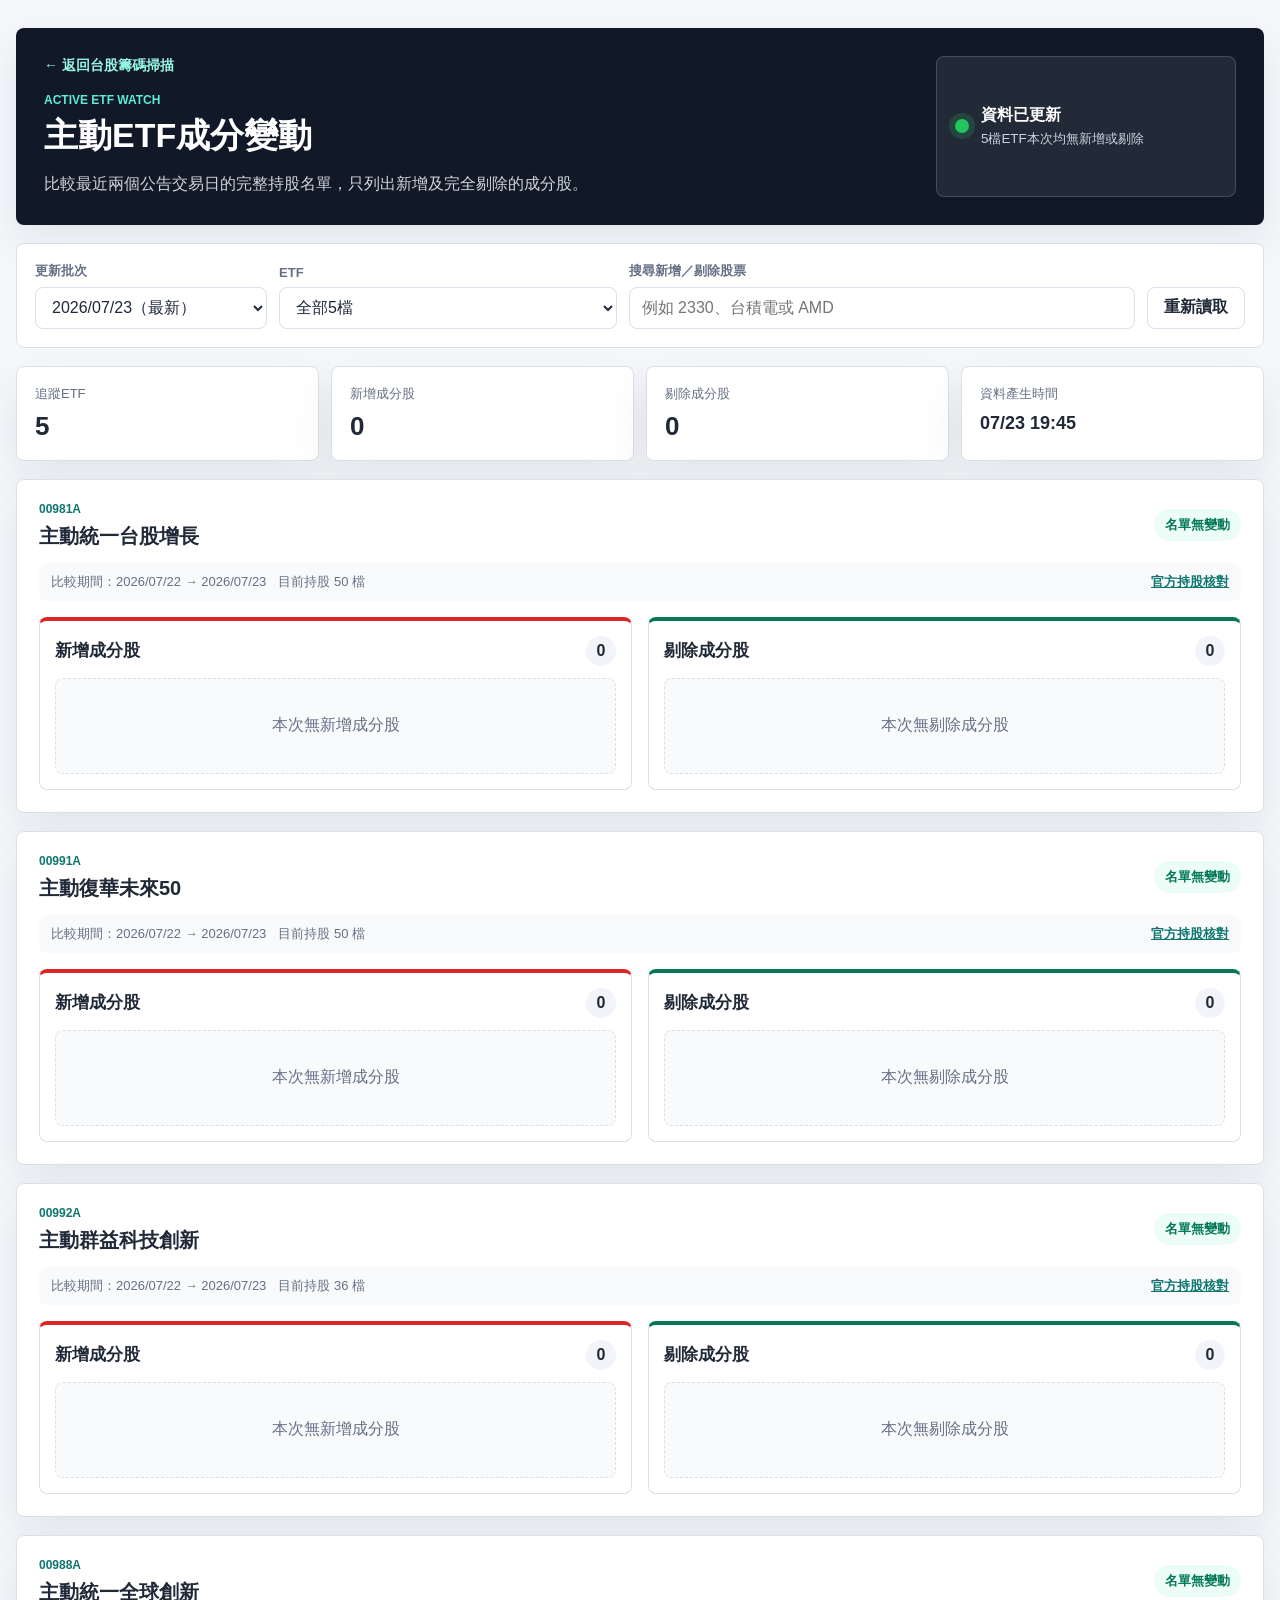
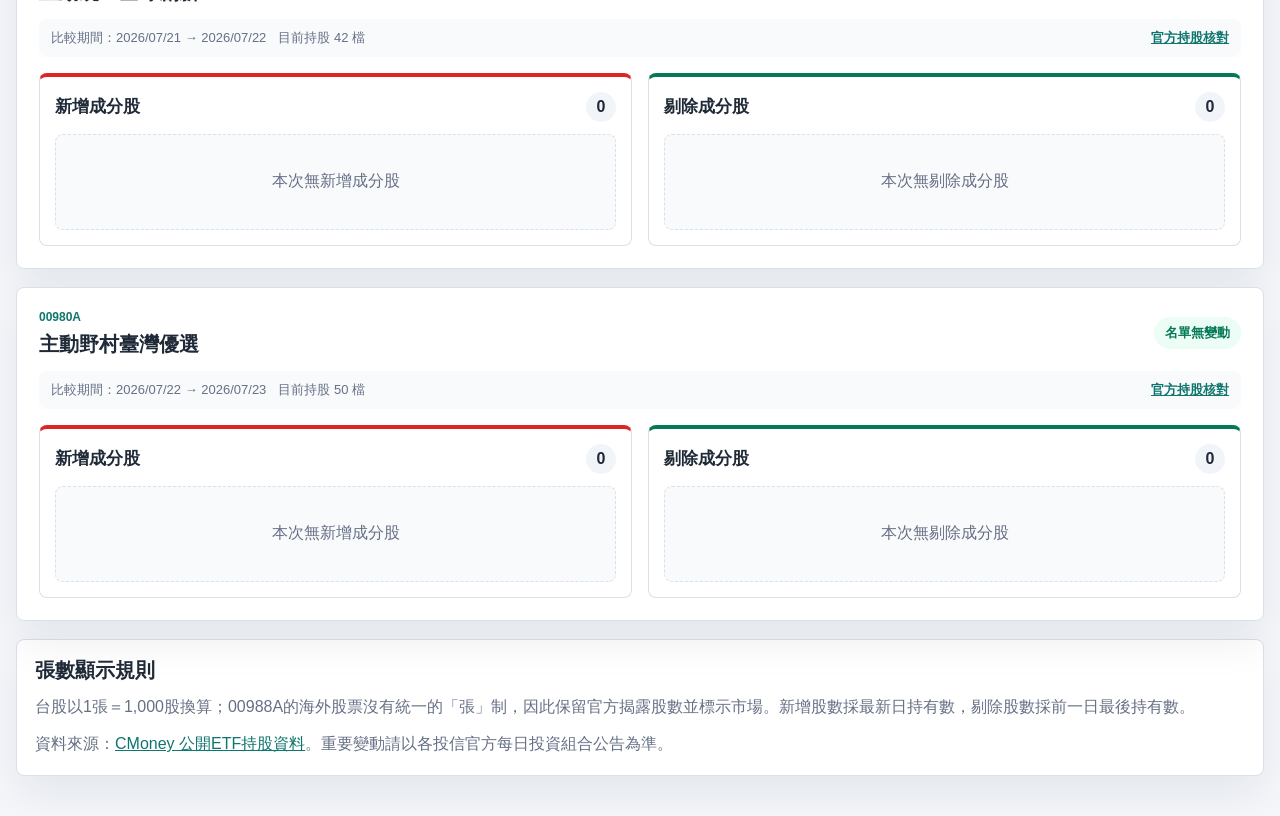
==== active-etf.html @ ed667959 "Add daily active ETF constituent tracker" ====
<!doctype html>
<html lang="zh-Hant">
<head>
  <meta charset="utf-8">
  <meta name="viewport" content="width=device-width, initial-scale=1">
  <title>主動ETF成分變動｜TW Stock Chips</title>
  <link rel="stylesheet" href="style.css">
  <link rel="stylesheet" href="active-etf.css">
</head>
<body>
  <main class="app-shell active-etf-shell">
    <section class="hero-panel active-etf-hero">
      <div>
        <a class="back-link" href="index.html">← 返回台股籌碼掃描</a>
        <p class="eyebrow">Active ETF Watch</p>
        <h1>主動ETF成分變動</h1>
        <p class="lead">比較最近兩個公告交易日的完整持股名單，只列出新增及完全剔除的成分股。</p>
      </div>
      <div class="status-card" aria-live="polite">
        <span class="status-dot"></span>
        <div>
          <strong id="etfRuntimeStatus">讀取資料中</strong>
          <small id="etfRuntimeDetail">等待 active-etf.json</small>
        </div>
      </div>
    </section>

    <section class="etf-toolbar" aria-label="主動ETF篩選">
      <label class="field">
        <span>更新批次</span>
        <select id="etfBatchFilter">
          <option value="">最新資料</option>
        </select>
      </label>
      <label class="field">
        <span>ETF</span>
        <select id="etfFilter">
          <option value="all">全部5檔</option>
          <option value="00981A">00981A 主動統一台股增長</option>
          <option value="00991A">00991A 主動復華未來50</option>
          <option value="00992A">00992A 主動群益科技創新</option>
          <option value="00988A">00988A 主動統一全球創新</option>
          <option value="00980A">00980A 主動野村臺灣優選</option>
        </select>
      </label>
      <label class="field">
        <span>搜尋新增／剔除股票</span>
        <input id="etfSearch" type="search" placeholder="例如 2330、台積電或 AMD" autocomplete="off">
      </label>
      <button id="reloadEtfBtn" type="button" class="secondary">重新讀取</button>
    </section>

    <section class="summary-grid etf-summary" aria-label="今日變動摘要">
      <article>
        <span>追蹤ETF</span>
        <strong id="trackedEtfCount">0</strong>
      </article>
      <article>
        <span>新增成分股</span>
        <strong id="totalAdded">0</strong>
      </article>
      <article>
        <span>剔除成分股</span>
        <strong id="totalRemoved">0</strong>
      </article>
      <article>
        <span>資料產生時間</span>
        <strong id="etfGeneratedAt" class="summary-time">--</strong>
      </article>
    </section>

    <section id="etfCards" class="etf-card-list" aria-live="polite"></section>

    <section class="etf-note panel">
      <h2>張數顯示規則</h2>
      <p>台股以1張＝1,000股換算；00988A的海外股票沒有統一的「張」制，因此保留官方揭露股數並標示市場。新增股數採最新日持有數，剔除股數採前一日最後持有數。</p>
      <p id="etfSourceNote">資料讀取中。重要變動仍應以投信官方每日投資組合公告為準。</p>
    </section>
  </main>

  <script src="active-etf.js"></script>
</body>
</html>
---- style.css ----
:root {
  color-scheme: light;
  --bg: #f5f7fb;
  --surface: #ffffff;
  --surface-strong: #111827;
  --text: #1f2937;
  --muted: #667085;
  --line: #d9e0ea;
  --accent: #0f766e;
  --accent-strong: #115e59;
  --warning: #b45309;
  --danger: #b42318;
  --good: #047857;
  --shadow: 0 18px 45px rgba(15, 23, 42, 0.08);
}

* {
  box-sizing: border-box;
}

body {
  margin: 0;
  min-height: 100vh;
  background: var(--bg);
  color: var(--text);
  font-family: Arial, "Noto Sans TC", "Microsoft JhengHei", sans-serif;
}

.app-shell {
  width: min(1180px, calc(100% - 32px));
  margin: 0 auto;
  padding: 28px 0 40px;
}

.hero-panel {
  display: grid;
  grid-template-columns: minmax(0, 1fr) 280px;
  gap: 18px;
  align-items: stretch;
  padding: 28px;
  border-radius: 8px;
  background: var(--surface-strong);
  color: #ffffff;
  box-shadow: var(--shadow);
}

.eyebrow {
  margin: 0 0 8px;
  color: #0f766e;
  font-size: 12px;
  font-weight: 700;
  letter-spacing: 0;
  text-transform: uppercase;
}

.hero-panel .eyebrow {
  color: #5eead4;
}

h1,
h2 {
  margin: 0;
  letter-spacing: 0;
}

h1 {
  font-size: 34px;
  line-height: 1.2;
}

h2 {
  font-size: 20px;
  line-height: 1.25;
}

.lead {
  max-width: 720px;
  margin: 14px 0 0;
  color: #d1d5db;
  line-height: 1.7;
}

.status-card {
  display: flex;
  align-items: center;
  gap: 12px;
  min-height: 96px;
  padding: 18px;
  border: 1px solid rgba(255, 255, 255, 0.16);
  border-radius: 8px;
  background: rgba(255, 255, 255, 0.08);
}

.status-card strong,
.status-card small {
  display: block;
}

.status-card small {
  margin-top: 4px;
  color: #cbd5e1;
}

.status-dot {
  width: 14px;
  height: 14px;
  flex: 0 0 14px;
  border-radius: 999px;
  background: #22c55e;
  box-shadow: 0 0 0 6px rgba(34, 197, 94, 0.18);
}

.mode-switch,
.toolbar,
.summary-grid,
.content-grid {
  margin-top: 18px;
}

.mode-switch {
  display: inline-grid;
  grid-template-columns: repeat(5, 1fr);
  gap: 4px;
  padding: 4px;
  border: 1px solid var(--line);
  border-radius: 8px;
  background: var(--surface);
}

.mode-button {
  display: flex;
  align-items: center;
  justify-content: center;
  min-width: 150px;
  min-height: 42px;
  padding: 0 16px;
  border: 0;
  border-radius: 8px;
  background: transparent;
  color: var(--muted);
  font-weight: 700;
  text-align: center;
  text-decoration: none;
}

.mode-button:hover {
  background: #eef2f7;
  color: var(--text);
}

.mode-button.active {
  background: var(--accent);
  color: #ffffff;
}

.toolbar {
  display: grid;
  grid-template-columns: minmax(220px, 1fr) 180px auto auto;
  gap: 12px;
  align-items: end;
  padding: 18px;
  border: 1px solid var(--line);
  border-radius: 8px;
  background: var(--surface);
}

.field span {
  display: block;
  margin-bottom: 7px;
  color: var(--muted);
  font-size: 13px;
  font-weight: 700;
}

input,
select,
button {
  min-height: 42px;
  border-radius: 8px;
  font: inherit;
}

input,
select {
  width: 100%;
  border: 1px solid var(--line);
  padding: 0 12px;
  background: #ffffff;
  color: var(--text);
}

button {
  border: 0;
  padding: 0 16px;
  background: var(--accent);
  color: #ffffff;
  font-weight: 700;
  cursor: pointer;
}

button:hover {
  background: var(--accent-strong);
}

button.secondary {
  border: 1px solid var(--line);
  background: #ffffff;
  color: var(--text);
}

button.secondary:hover {
  background: #eef2f7;
}

.summary-grid {
  display: grid;
  grid-template-columns: repeat(4, minmax(0, 1fr));
  gap: 12px;
}

.summary-grid article,
.panel {
  border: 1px solid var(--line);
  border-radius: 8px;
  background: var(--surface);
  box-shadow: var(--shadow);
}

.summary-grid article {
  padding: 18px;
}

.summary-grid span {
  display: block;
  color: var(--muted);
  font-size: 13px;
}

.summary-grid strong {
  display: block;
  margin-top: 8px;
  font-size: 26px;
}

.content-grid {
  display: grid;
  grid-template-columns: minmax(0, 1fr) 320px;
  gap: 18px;
}

.panel {
  min-width: 0;
  padding: 18px;
}

.panel-header {
  display: flex;
  justify-content: space-between;
  gap: 12px;
  align-items: start;
  margin-bottom: 14px;
}

#lastUpdated {
  color: var(--muted);
  font-size: 13px;
  white-space: nowrap;
}

.table-wrap {
  overflow-x: auto;
  border: 1px solid var(--line);
  border-radius: 8px;
}

table {
  width: 100%;
  min-width: 700px;
  border-collapse: collapse;
}

th,
td {
  padding: 12px;
  border-bottom: 1px solid var(--line);
  text-align: left;
}

th {
  color: var(--muted);
  font-size: 13px;
  background: #f8fafc;
}

tr:last-child td {
  border-bottom: 0;
}

.stock-row {
  cursor: pointer;
}

.stock-row:hover,
.stock-row:focus {
  background: #f0fdfa;
  outline: none;
}

.stock-row:focus td:first-child {
  box-shadow: inset 3px 0 0 var(--accent);
}

.badge {
  display: inline-flex;
  align-items: center;
  min-height: 28px;
  padding: 0 10px;
  border-radius: 999px;
  font-size: 13px;
  font-weight: 700;
}

.badge.strong {
  background: #d1fae5;
  color: var(--good);
}

.badge.watch {
  background: #fef3c7;
  color: var(--warning);
}

.badge.risk {
  background: #fee4e2;
  color: var(--danger);
}

.side-panel ol {
  margin: 12px 0 0;
  padding-left: 22px;
  color: var(--muted);
  line-height: 1.8;
}

.mini-chart {
  display: flex;
  align-items: end;
  gap: 10px;
  height: 150px;
  margin-top: 24px;
  padding: 16px;
  border-radius: 8px;
  background: #f8fafc;
}

.mini-chart span {
  flex: 1;
  min-width: 24px;
  border-radius: 6px 6px 0 0;
  background: linear-gradient(180deg, #14b8a6, #0f766e);
}

.chart-modal {
  position: fixed;
  inset: 0;
  z-index: 50;
  display: none;
  align-items: center;
  justify-content: center;
  padding: 18px;
  background: rgba(17, 24, 39, 0.62);
}

.chart-modal.open {
  display: flex;
}

.chart-dialog {
  width: min(1080px, 100%);
  max-height: min(92vh, 760px);
  overflow: auto;
  border-radius: 8px;
  background: #ffffff;
  box-shadow: 0 24px 70px rgba(15, 23, 42, 0.24);
}

.chart-header {
  display: flex;
  justify-content: space-between;
  gap: 16px;
  align-items: start;
  padding: 22px 24px 16px;
  border-bottom: 1px solid var(--line);
}

.chart-header p {
  margin: 8px 0 0;
  color: var(--muted);
  font-size: 13px;
}

.icon-button {
  width: 42px;
  height: 42px;
  min-height: 42px;
  padding: 0;
  border: 1px solid var(--line);
  background: #ffffff;
  color: var(--text);
  font-size: 28px;
  line-height: 1;
}

.icon-button:hover {
  background: #eef2f7;
}

.chart-status {
  margin: 18px 24px 0;
  padding: 12px 14px;
  border: 1px solid var(--line);
  border-radius: 8px;
  background: #f8fafc;
  color: var(--muted);
}

.chart-canvas-wrap {
  position: relative;
  margin: 18px 24px 0;
  border: 1px solid var(--line);
  border-radius: 8px;
  background: #ffffff;
}

#chartCanvas {
  display: block;
  width: 100%;
  height: 520px;
}

.chart-tooltip {
  position: absolute;
  z-index: 2;
  min-width: 160px;
  padding: 10px 12px;
  border: 1px solid rgba(17, 24, 39, 0.12);
  border-radius: 8px;
  background: rgba(17, 24, 39, 0.92);
  color: #ffffff;
  font-size: 12px;
  pointer-events: none;
  box-shadow: 0 10px 30px rgba(15, 23, 42, 0.18);
}

.chart-tooltip strong,
.chart-tooltip span {
  display: block;
}

.chart-tooltip span {
  margin-top: 4px;
  color: #d1d5db;
}

.chart-stats {
  display: grid;
  grid-template-columns: repeat(4, minmax(0, 1fr));
  gap: 10px;
  padding: 16px 24px 24px;
}

.chart-stats span {
  min-height: 76px;
  padding: 12px;
  border: 1px solid var(--line);
  border-radius: 8px;
  background: #f8fafc;
  color: var(--text);
  font-size: 13px;
  line-height: 1.45;
}

.chart-stats strong {
  display: block;
  margin-bottom: 6px;
  color: var(--muted);
  font-size: 12px;
}

@media (max-width: 860px) {
  .hero-panel,
  .toolbar,
  .summary-grid,
  .content-grid,
  .chart-stats {
    grid-template-columns: 1fr;
  }

  .mode-switch {
    display: grid;
    grid-template-columns: 1fr 1fr;
  }

  .mode-button {
    min-width: 0;
  }

  .app-shell {
    width: min(100% - 20px, 1180px);
    padding-top: 14px;
  }

  .hero-panel {
    padding: 22px;
  }

  h1 {
    font-size: 28px;
  }

  #lastUpdated {
    white-space: normal;
  }

  .chart-modal {
    padding: 10px;
  }

  .chart-header {
    padding: 18px;
  }

  .chart-canvas-wrap,
  .chart-status {
    margin-left: 14px;
    margin-right: 14px;
  }

  #chartCanvas {
    height: 430px;
  }

  .chart-stats {
    padding: 14px;
  }
}
---- active-etf.css ----
.active-etf-shell {
  width: min(1320px, calc(100% - 32px));
}

.active-etf-hero {
  grid-template-columns: minmax(0, 1fr) 300px;
}

.back-link {
  display: inline-block;
  margin-bottom: 18px;
  color: #99f6e4;
  font-size: 14px;
  font-weight: 700;
  text-decoration: none;
}

.back-link:hover {
  color: #ffffff;
}

.etf-toolbar {
  display: grid;
  grid-template-columns: minmax(180px, 0.55fr) minmax(250px, 0.8fr) minmax(280px, 1.2fr) auto;
  gap: 12px;
  align-items: end;
  margin-top: 18px;
  padding: 18px;
  border: 1px solid var(--line);
  border-radius: 8px;
  background: var(--surface);
}

.summary-time {
  font-size: 18px !important;
  line-height: 1.35;
}

.etf-card-list {
  display: grid;
  gap: 18px;
  margin-top: 18px;
}

.etf-card {
  padding: 22px;
}

.etf-card-header,
.etf-date-row,
.etf-change-title {
  display: flex;
  align-items: center;
  justify-content: space-between;
  gap: 12px;
}

.change-state {
  padding: 7px 11px;
  border-radius: 999px;
  font-size: 13px;
  font-weight: 700;
}

.change-state.changed {
  background: #fff1f2;
  color: #be123c;
}

.change-state.unchanged {
  background: #ecfdf5;
  color: #047857;
}

.etf-date-row {
  justify-content: flex-start;
  flex-wrap: wrap;
  margin-top: 14px;
  padding: 10px 12px;
  border-radius: 8px;
  background: #f8fafc;
  color: var(--muted);
  font-size: 13px;
}

.etf-date-row a {
  margin-left: auto;
  color: var(--accent);
  font-weight: 700;
}

.etf-change-grid {
  display: grid;
  grid-template-columns: repeat(2, minmax(0, 1fr));
  gap: 16px;
  margin-top: 16px;
}

.etf-change-block {
  min-width: 0;
  padding: 15px;
  border: 1px solid var(--line);
  border-radius: 8px;
}

.added-block {
  border-top: 4px solid #dc2626;
}

.removed-block {
  border-top: 4px solid #047857;
}

.etf-change-title {
  margin-bottom: 12px;
}

.etf-change-title h3 {
  margin: 0;
  font-size: 17px;
}

.etf-change-title strong {
  display: inline-flex;
  align-items: center;
  justify-content: center;
  min-width: 30px;
  min-height: 30px;
  border-radius: 999px;
  background: #f1f5f9;
}

.etf-table-wrap {
  box-shadow: none;
}

.etf-change-table {
  min-width: 520px;
}

.etf-change-table td:first-child strong {
  display: block;
  margin-top: 5px;
}

.market-chip {
  display: inline-block;
  padding: 3px 7px;
  border-radius: 999px;
  background: #e2e8f0;
  color: #475569;
  font-size: 11px;
  font-weight: 700;
}

.position-value {
  white-space: nowrap;
  font-variant-numeric: tabular-nums;
  font-weight: 700;
}

.etf-empty {
  display: flex;
  align-items: center;
  justify-content: center;
  min-height: 96px;
  border: 1px dashed var(--line);
  border-radius: 8px;
  background: #f8fafc;
  color: var(--muted);
}

.etf-note {
  margin-top: 18px;
}

.etf-note p {
  margin: 10px 0 0;
  color: var(--muted);
  line-height: 1.7;
}

.etf-note a {
  color: var(--accent);
}

.etf-load-error {
  color: var(--danger);
}

@media (max-width: 860px) {
  .active-etf-hero,
  .etf-toolbar,
  .etf-change-grid {
    grid-template-columns: 1fr;
  }

  .active-etf-shell {
    width: min(100% - 20px, 1320px);
  }

  .etf-date-row a {
    width: 100%;
    margin-left: 0;
  }

  .etf-card {
    padding: 16px;
  }
}
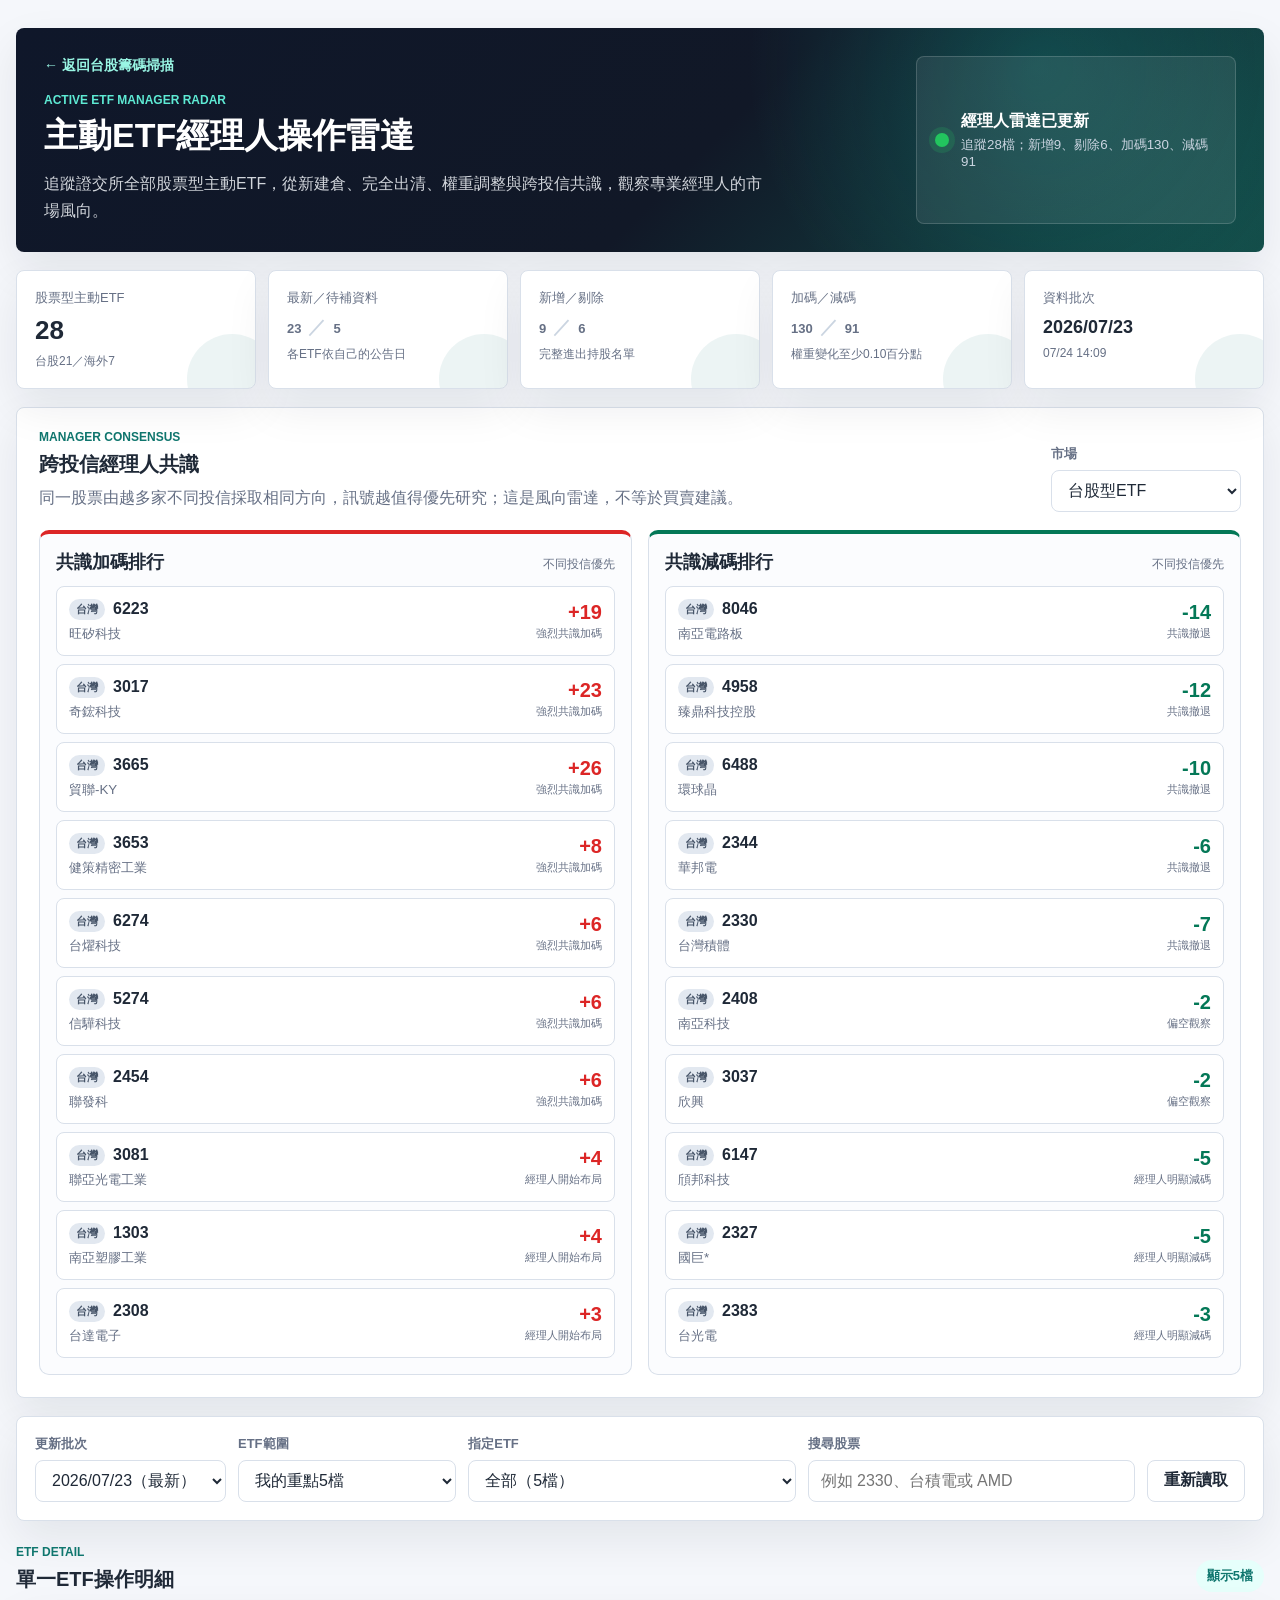
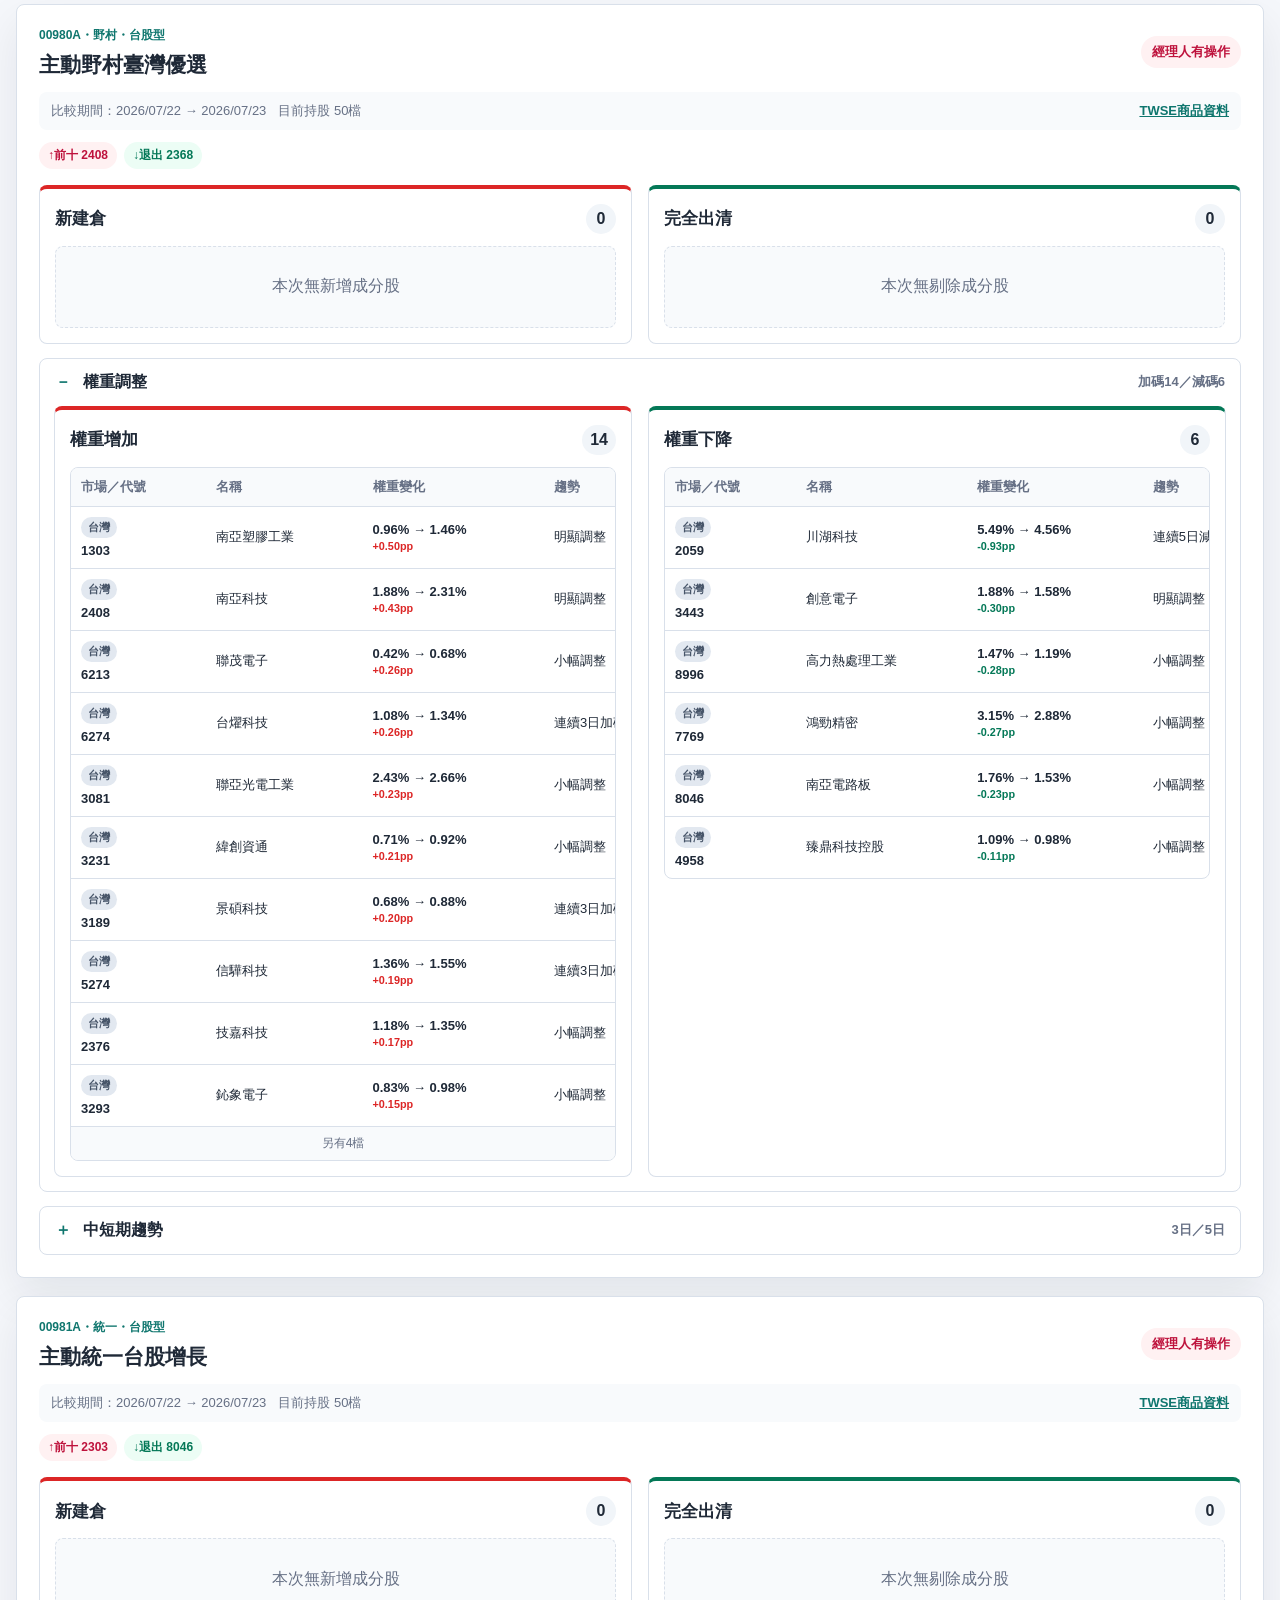
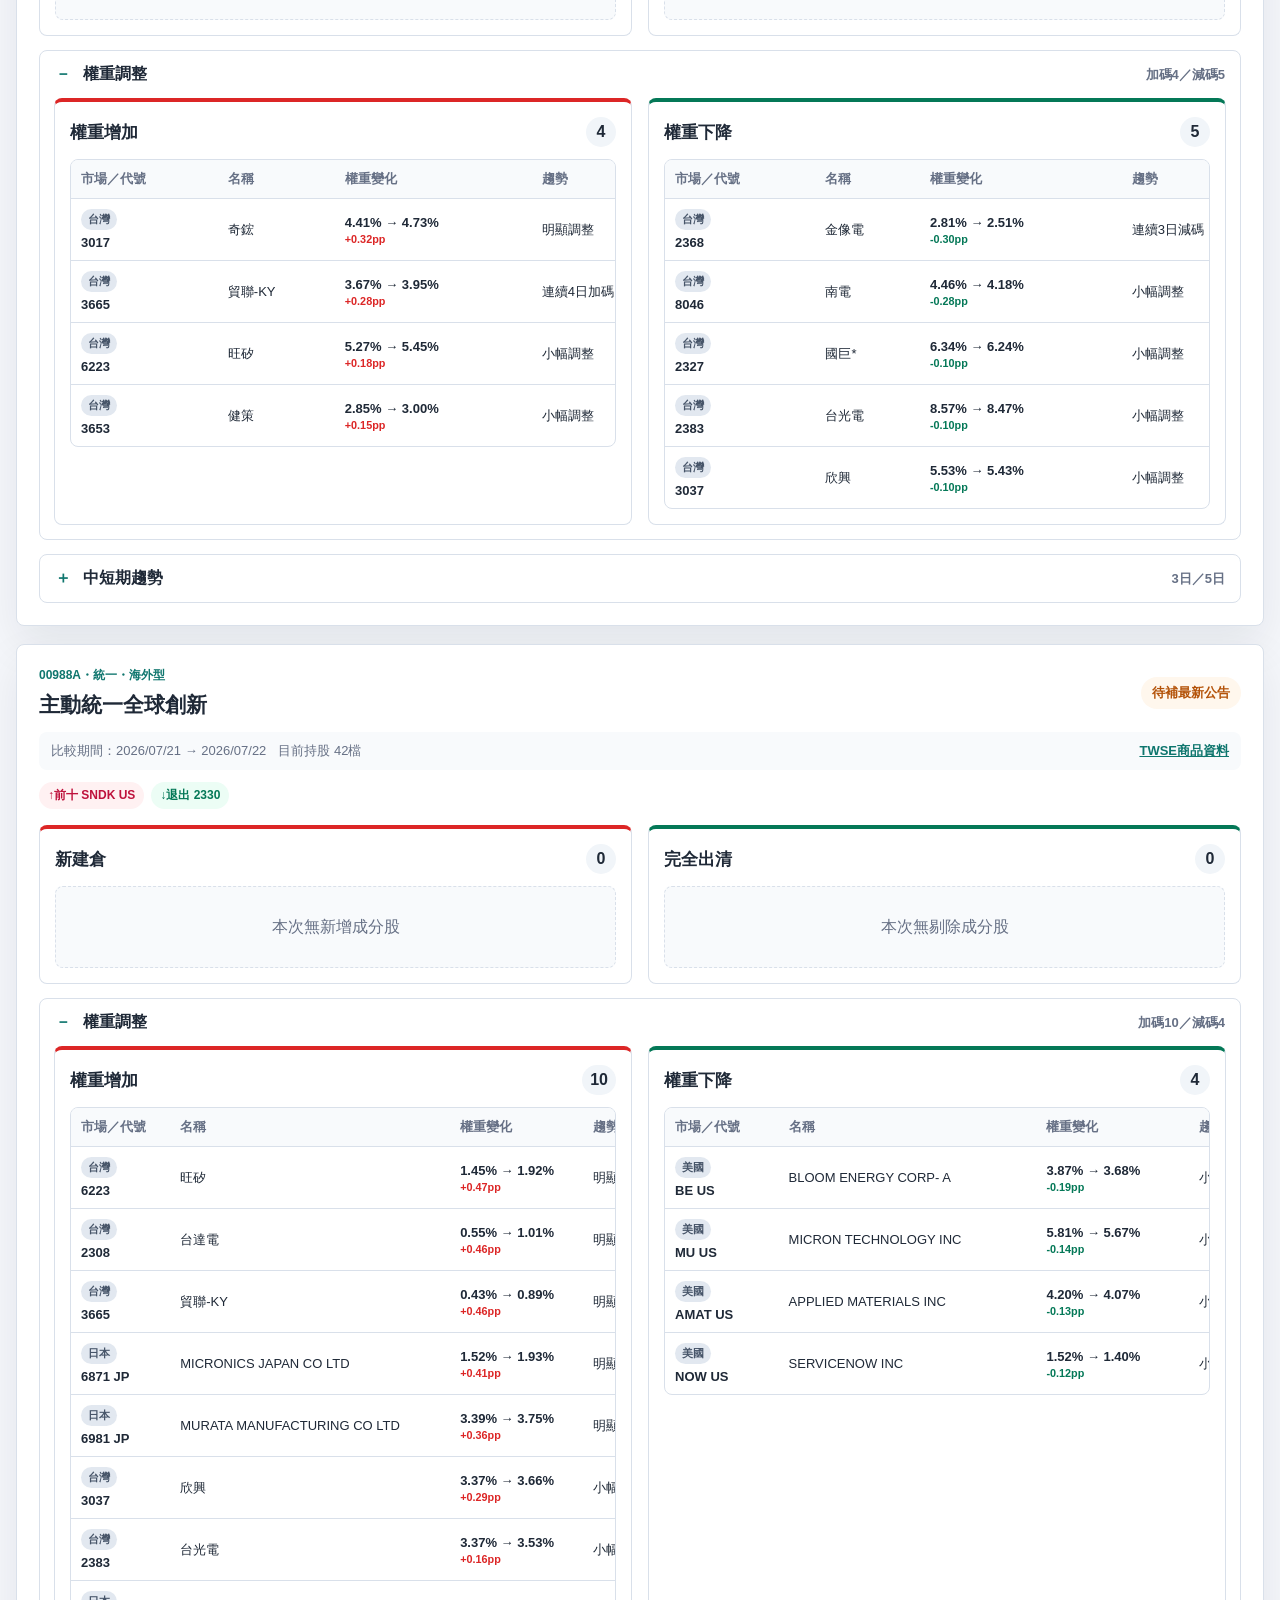
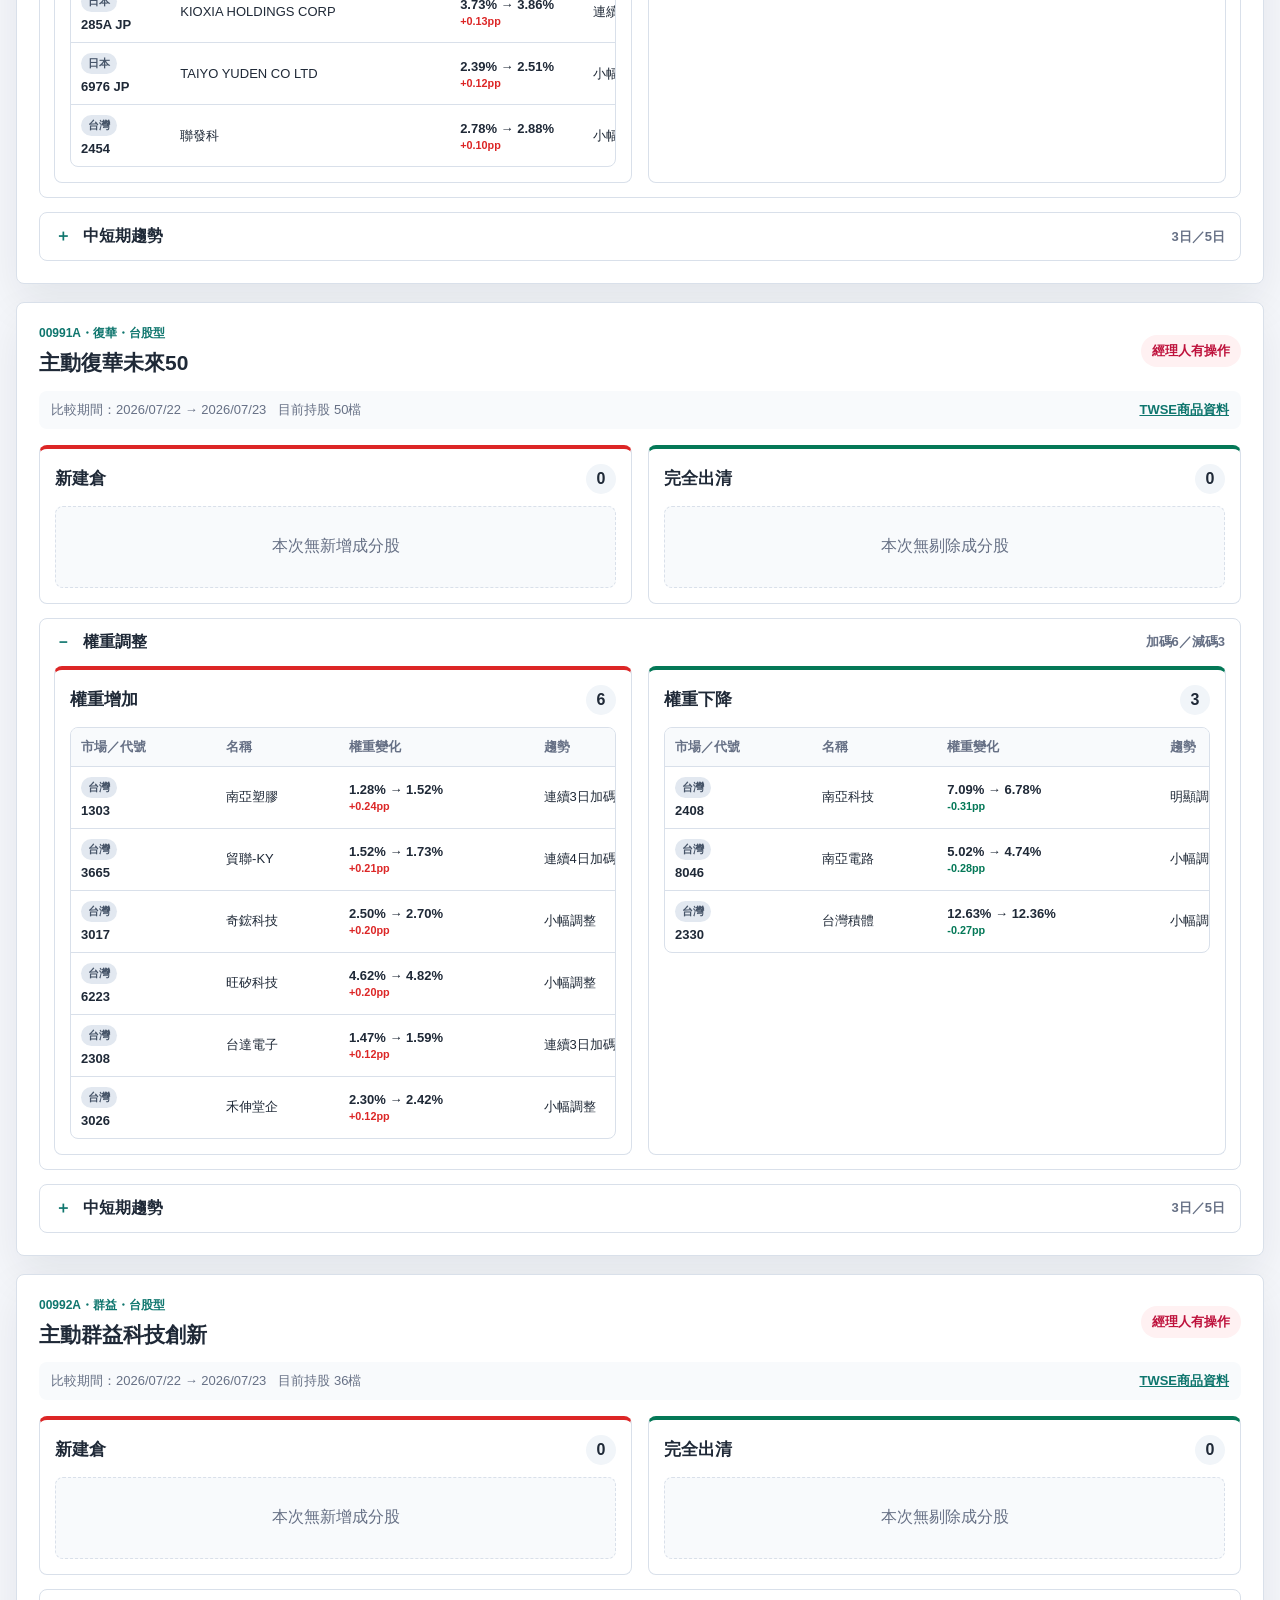
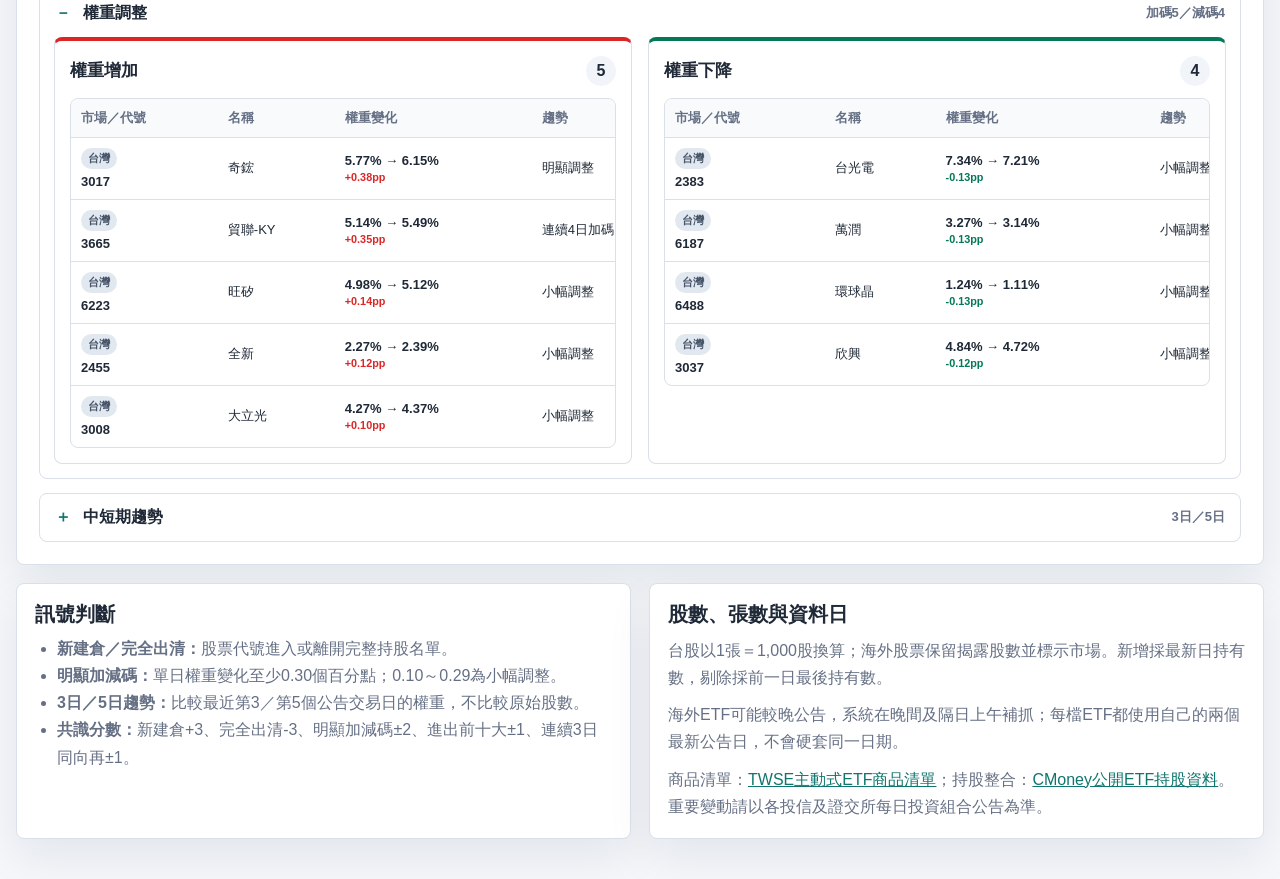
==== commit f81016f7: "Upgrade active ETF manager radar" ====
--- a/active-etf.html
+++ b/active-etf.html
@@ -3,7 +3,7 @@
 <head>
   <meta charset="utf-8">
   <meta name="viewport" content="width=device-width, initial-scale=1">
-  <title>主動ETF成分變動｜TW Stock Chips</title>
+  <title>主動ETF經理人操作雷達｜TW Stock Chips</title>
   <link rel="stylesheet" href="style.css">
   <link rel="stylesheet" href="active-etf.css">
 </head>
@@ -12,16 +12,77 @@
     <section class="hero-panel active-etf-hero">
       <div>
         <a class="back-link" href="index.html">← 返回台股籌碼掃描</a>
-        <p class="eyebrow">Active ETF Watch</p>
-        <h1>主動ETF成分變動</h1>
-        <p class="lead">比較最近兩個公告交易日的完整持股名單，只列出新增及完全剔除的成分股。</p>
+        <p class="eyebrow">Active ETF Manager Radar</p>
+        <h1>主動ETF經理人操作雷達</h1>
+        <p class="lead">追蹤證交所全部股票型主動ETF，從新建倉、完全出清、權重調整與跨投信共識，觀察專業經理人的市場風向。</p>
       </div>
       <div class="status-card" aria-live="polite">
         <span class="status-dot"></span>
         <div>
           <strong id="etfRuntimeStatus">讀取資料中</strong>
-          <small id="etfRuntimeDetail">等待 active-etf.json</small>
+          <small id="etfRuntimeDetail">等待經理人雷達資料</small>
         </div>
+      </div>
+    </section>
+
+    <section class="summary-grid etf-summary" aria-label="主動ETF市場摘要">
+      <article>
+        <span>股票型主動ETF</span>
+        <strong id="trackedEtfCount">0</strong>
+        <small id="etfMix">--</small>
+      </article>
+      <article>
+        <span>最新／待補資料</span>
+        <strong><span id="updatedEtfCount">0</span><i>／</i><span id="delayedEtfCount">0</span></strong>
+        <small>各ETF依自己的公告日</small>
+      </article>
+      <article>
+        <span>新增／剔除</span>
+        <strong><span id="totalAdded">0</span><i>／</i><span id="totalRemoved">0</span></strong>
+        <small>完整進出持股名單</small>
+      </article>
+      <article>
+        <span>加碼／減碼</span>
+        <strong><span id="totalIncreased">0</span><i>／</i><span id="totalDecreased">0</span></strong>
+        <small>權重變化至少0.10百分點</small>
+      </article>
+      <article>
+        <span>資料批次</span>
+        <strong id="etfBatchDate" class="summary-time">--</strong>
+        <small id="etfGeneratedAt">--</small>
+      </article>
+    </section>
+
+    <section class="panel consensus-panel">
+      <div class="section-heading">
+        <div>
+          <p class="eyebrow">Manager Consensus</p>
+          <h2>跨投信經理人共識</h2>
+          <p>同一股票由越多家不同投信採取相同方向，訊號越值得優先研究；這是風向雷達，不等於買賣建議。</p>
+        </div>
+        <label class="field compact-field">
+          <span>市場</span>
+          <select id="consensusRegionFilter">
+            <option value="domestic">台股型ETF</option>
+            <option value="foreign">海外型ETF</option>
+          </select>
+        </label>
+      </div>
+      <div class="consensus-grid">
+        <section class="consensus-column bullish-column">
+          <div class="consensus-title">
+            <h3>共識加碼排行</h3>
+            <span>不同投信優先</span>
+          </div>
+          <div id="bullishConsensus" class="consensus-list"></div>
+        </section>
+        <section class="consensus-column bearish-column">
+          <div class="consensus-title">
+            <h3>共識減碼排行</h3>
+            <span>不同投信優先</span>
+          </div>
+          <div id="bearishConsensus" class="consensus-list"></div>
+        </section>
       </div>
     </section>
 
@@ -33,48 +94,52 @@
         </select>
       </label>
       <label class="field">
-        <span>ETF</span>
-        <select id="etfFilter">
-          <option value="all">全部5檔</option>
-          <option value="00981A">00981A 主動統一台股增長</option>
-          <option value="00991A">00991A 主動復華未來50</option>
-          <option value="00992A">00992A 主動群益科技創新</option>
-          <option value="00988A">00988A 主動統一全球創新</option>
-          <option value="00980A">00980A 主動野村臺灣優選</option>
+        <span>ETF範圍</span>
+        <select id="etfGroupFilter">
+          <option value="priority">我的重點5檔</option>
+          <option value="all">全部股票型ETF</option>
+          <option value="domestic">台股型ETF</option>
+          <option value="foreign">海外型ETF</option>
         </select>
       </label>
       <label class="field">
-        <span>搜尋新增／剔除股票</span>
+        <span>指定ETF</span>
+        <select id="etfFilter">
+          <option value="all">全部</option>
+        </select>
+      </label>
+      <label class="field search-field">
+        <span>搜尋股票</span>
         <input id="etfSearch" type="search" placeholder="例如 2330、台積電或 AMD" autocomplete="off">
       </label>
       <button id="reloadEtfBtn" type="button" class="secondary">重新讀取</button>
     </section>
 
-    <section class="summary-grid etf-summary" aria-label="今日變動摘要">
-      <article>
-        <span>追蹤ETF</span>
-        <strong id="trackedEtfCount">0</strong>
-      </article>
-      <article>
-        <span>新增成分股</span>
-        <strong id="totalAdded">0</strong>
-      </article>
-      <article>
-        <span>剔除成分股</span>
-        <strong id="totalRemoved">0</strong>
-      </article>
-      <article>
-        <span>資料產生時間</span>
-        <strong id="etfGeneratedAt" class="summary-time">--</strong>
-      </article>
+    <section class="section-heading radar-heading">
+      <div>
+        <p class="eyebrow">ETF Detail</p>
+        <h2>單一ETF操作明細</h2>
+      </div>
+      <span id="visibleEtfCount" class="result-count">顯示0檔</span>
     </section>
-
     <section id="etfCards" class="etf-card-list" aria-live="polite"></section>
 
-    <section class="etf-note panel">
-      <h2>張數顯示規則</h2>
-      <p>台股以1張＝1,000股換算；00988A的海外股票沒有統一的「張」制，因此保留官方揭露股數並標示市場。新增股數採最新日持有數，剔除股數採前一日最後持有數。</p>
-      <p id="etfSourceNote">資料讀取中。重要變動仍應以投信官方每日投資組合公告為準。</p>
+    <section class="etf-method-grid">
+      <article class="panel etf-note">
+        <h2>訊號判斷</h2>
+        <ul>
+          <li><strong>新建倉／完全出清：</strong>股票代號進入或離開完整持股名單。</li>
+          <li><strong>明顯加減碼：</strong>單日權重變化至少0.30個百分點；0.10～0.29為小幅調整。</li>
+          <li><strong>3日／5日趨勢：</strong>比較最近第3／第5個公告交易日的權重，不比較原始股數。</li>
+          <li><strong>共識分數：</strong>新建倉+3、完全出清-3、明顯加減碼±2、進出前十大±1、連續3日同向再±1。</li>
+        </ul>
+      </article>
+      <article class="panel etf-note">
+        <h2>股數、張數與資料日</h2>
+        <p>台股以1張＝1,000股換算；海外股票保留揭露股數並標示市場。新增採最新日持有數，剔除採前一日最後持有數。</p>
+        <p>海外ETF可能較晚公告，系統在晚間及隔日上午補抓；每檔ETF都使用自己的兩個最新公告日，不會硬套同一日期。</p>
+        <p id="etfSourceNote">資料讀取中。重要變動仍應以投信及證交所公告為準。</p>
+      </article>
     </section>
   </main>
 
--- a/active-etf.css
+++ b/active-etf.css
@@ -1,9 +1,12 @@
 .active-etf-shell {
-  width: min(1320px, calc(100% - 32px));
+  width: min(1440px, calc(100% - 32px));
 }
 
 .active-etf-hero {
-  grid-template-columns: minmax(0, 1fr) 300px;
+  grid-template-columns: minmax(0, 1fr) 320px;
+  background:
+    radial-gradient(circle at 82% 18%, rgba(20, 184, 166, 0.22), transparent 28%),
+    linear-gradient(135deg, #0f172a, #111827 55%, #134e4a);
 }
 
 .back-link {
@@ -19,9 +22,228 @@
   color: #ffffff;
 }
 
+.etf-summary {
+  grid-template-columns: repeat(5, minmax(0, 1fr));
+}
+
+.etf-summary article {
+  position: relative;
+  overflow: hidden;
+}
+
+.etf-summary article::after {
+  position: absolute;
+  right: -22px;
+  bottom: -36px;
+  width: 90px;
+  height: 90px;
+  border-radius: 999px;
+  background: rgba(15, 118, 110, 0.08);
+  content: "";
+}
+
+.etf-summary strong {
+  display: flex;
+  align-items: baseline;
+  gap: 7px;
+}
+
+.etf-summary strong i {
+  color: #cbd5e1;
+  font-size: 18px;
+  font-style: normal;
+}
+
+.etf-summary small {
+  display: block;
+  position: relative;
+  z-index: 1;
+  margin-top: 7px;
+  color: var(--muted);
+  font-size: 12px;
+}
+
+.summary-time {
+  font-size: 18px !important;
+  line-height: 1.35;
+}
+
+.consensus-panel {
+  margin-top: 18px;
+  padding: 22px;
+}
+
+.section-heading {
+  display: flex;
+  align-items: end;
+  justify-content: space-between;
+  gap: 18px;
+}
+
+.section-heading p:not(.eyebrow) {
+  max-width: 780px;
+  margin: 8px 0 0;
+  color: var(--muted);
+  line-height: 1.65;
+}
+
+.compact-field {
+  min-width: 190px;
+}
+
+.consensus-grid {
+  display: grid;
+  grid-template-columns: repeat(2, minmax(0, 1fr));
+  gap: 16px;
+  margin-top: 18px;
+}
+
+.consensus-column {
+  min-width: 0;
+  padding: 16px;
+  border: 1px solid var(--line);
+  border-radius: 10px;
+  background: #fbfcfe;
+}
+
+.bullish-column {
+  border-top: 4px solid #dc2626;
+}
+
+.bearish-column {
+  border-top: 4px solid #047857;
+}
+
+.consensus-title {
+  display: flex;
+  align-items: baseline;
+  justify-content: space-between;
+  gap: 12px;
+  margin-bottom: 12px;
+}
+
+.consensus-title h3 {
+  margin: 0;
+  font-size: 18px;
+}
+
+.consensus-title span {
+  color: var(--muted);
+  font-size: 12px;
+}
+
+.consensus-list {
+  display: grid;
+  gap: 8px;
+}
+
+.consensus-item {
+  overflow: hidden;
+  border: 1px solid var(--line);
+  border-radius: 8px;
+  background: #ffffff;
+}
+
+.consensus-item summary {
+  display: flex;
+  align-items: center;
+  justify-content: space-between;
+  gap: 12px;
+  padding: 12px;
+  cursor: pointer;
+  list-style: none;
+}
+
+.consensus-item summary::-webkit-details-marker,
+.etf-detail-section summary::-webkit-details-marker {
+  display: none;
+}
+
+.consensus-item summary:hover {
+  background: #f8fafc;
+}
+
+.consensus-symbol {
+  display: grid;
+  grid-template-columns: auto auto;
+  align-items: center;
+  justify-content: start;
+  gap: 5px 8px;
+  min-width: 0;
+}
+
+.consensus-symbol small {
+  grid-column: 1 / -1;
+  overflow: hidden;
+  color: var(--muted);
+  text-overflow: ellipsis;
+  white-space: nowrap;
+}
+
+.consensus-metrics {
+  flex: 0 0 auto;
+  text-align: right;
+}
+
+.consensus-metrics strong,
+.consensus-metrics small {
+  display: block;
+}
+
+.consensus-metrics strong {
+  font-size: 20px;
+  font-variant-numeric: tabular-nums;
+}
+
+.consensus-item.bullish .consensus-metrics strong {
+  color: #dc2626;
+}
+
+.consensus-item.bearish .consensus-metrics strong {
+  color: #047857;
+}
+
+.consensus-metrics small {
+  margin-top: 2px;
+  color: var(--muted);
+  font-size: 11px;
+}
+
+.consensus-detail {
+  padding: 0 12px 12px;
+  border-top: 1px solid #eef2f7;
+}
+
+.consensus-detail p {
+  margin: 10px 0 0;
+  color: var(--muted);
+  font-size: 13px;
+  line-height: 1.6;
+}
+
+.consensus-funds {
+  display: flex;
+  flex-wrap: wrap;
+  gap: 6px;
+  margin-top: 10px;
+}
+
+.consensus-funds span {
+  padding: 5px 8px;
+  border-radius: 6px;
+  background: #f1f5f9;
+  color: #475569;
+  font-size: 11px;
+}
+
 .etf-toolbar {
   display: grid;
-  grid-template-columns: minmax(180px, 0.55fr) minmax(250px, 0.8fr) minmax(280px, 1.2fr) auto;
+  grid-template-columns:
+    minmax(170px, 0.7fr)
+    minmax(170px, 0.8fr)
+    minmax(250px, 1.2fr)
+    minmax(250px, 1.2fr)
+    auto;
   gap: 12px;
   align-items: end;
   margin-top: 18px;
@@ -29,17 +251,26 @@
   border: 1px solid var(--line);
   border-radius: 8px;
   background: var(--surface);
-}
-
-.summary-time {
-  font-size: 18px !important;
-  line-height: 1.35;
+  box-shadow: var(--shadow);
+}
+
+.radar-heading {
+  margin-top: 24px;
+}
+
+.result-count {
+  padding: 7px 11px;
+  border-radius: 999px;
+  background: #e6fffb;
+  color: var(--accent);
+  font-size: 13px;
+  font-weight: 700;
 }
 
 .etf-card-list {
   display: grid;
   gap: 18px;
-  margin-top: 18px;
+  margin-top: 12px;
 }
 
 .etf-card {
@@ -53,6 +284,10 @@
   align-items: center;
   justify-content: space-between;
   gap: 12px;
+}
+
+.etf-card-header h2 {
+  font-size: 21px;
 }
 
 .change-state {
@@ -60,6 +295,7 @@
   border-radius: 999px;
   font-size: 13px;
   font-weight: 700;
+  white-space: nowrap;
 }
 
 .change-state.changed {
@@ -70,6 +306,17 @@
 .change-state.unchanged {
   background: #ecfdf5;
   color: #047857;
+}
+
+.change-state.delayed,
+.change-state.baseline {
+  background: #fff7ed;
+  color: #b45309;
+}
+
+.change-state.error {
+  background: #fee2e2;
+  color: #b42318;
 }
 
 .etf-date-row {
@@ -89,6 +336,39 @@
   font-weight: 700;
 }
 
+.etf-warning {
+  margin: 10px 0 0;
+  padding: 9px 11px;
+  border-radius: 7px;
+  background: #fff7ed;
+  color: #9a3412;
+  font-size: 13px;
+}
+
+.rank-chips {
+  display: flex;
+  flex-wrap: wrap;
+  gap: 7px;
+  margin-top: 12px;
+}
+
+.rank-chip {
+  padding: 5px 9px;
+  border-radius: 999px;
+  font-size: 12px;
+  font-weight: 700;
+}
+
+.rank-chip.entered {
+  background: #fff1f2;
+  color: #be123c;
+}
+
+.rank-chip.exited {
+  background: #ecfdf5;
+  color: #047857;
+}
+
 .etf-change-grid {
   display: grid;
   grid-template-columns: repeat(2, minmax(0, 1fr));
@@ -103,12 +383,18 @@
   border-radius: 8px;
 }
 
-.added-block {
+.added-block,
+.increased-block {
   border-top: 4px solid #dc2626;
 }
 
-.removed-block {
+.removed-block,
+.decreased-block {
   border-top: 4px solid #047857;
+}
+
+.trend-block {
+  border-top: 4px solid #0f766e;
 }
 
 .etf-change-title {
@@ -126,16 +412,63 @@
   justify-content: center;
   min-width: 30px;
   min-height: 30px;
+  padding: 0 8px;
   border-radius: 999px;
   background: #f1f5f9;
 }
 
+.etf-detail-section {
+  margin-top: 14px;
+  border: 1px solid var(--line);
+  border-radius: 8px;
+}
+
+.etf-detail-section > summary {
+  display: flex;
+  align-items: center;
+  justify-content: space-between;
+  gap: 12px;
+  padding: 13px 15px;
+  cursor: pointer;
+  font-weight: 700;
+  list-style: none;
+}
+
+.etf-detail-section > summary::before {
+  color: var(--accent);
+  content: "＋";
+}
+
+.etf-detail-section[open] > summary::before {
+  content: "－";
+}
+
+.etf-detail-section > summary span {
+  margin-right: auto;
+}
+
+.etf-detail-section > summary strong {
+  color: var(--muted);
+  font-size: 13px;
+}
+
+.etf-detail-section > .etf-change-grid {
+  margin: 0;
+  padding: 0 14px 14px;
+}
+
 .etf-table-wrap {
   box-shadow: none;
 }
 
 .etf-change-table {
-  min-width: 520px;
+  min-width: 620px;
+}
+
+.etf-change-table th,
+.etf-change-table td {
+  padding: 10px;
+  font-size: 13px;
 }
 
 .etf-change-table td:first-child strong {
@@ -153,31 +486,72 @@
   font-weight: 700;
 }
 
-.position-value {
+.position-value,
+.weight-shift {
   white-space: nowrap;
   font-variant-numeric: tabular-nums;
   font-weight: 700;
 }
 
+.weight-shift small {
+  display: block;
+  margin-top: 3px;
+}
+
+.weight-shift.positive small {
+  color: #dc2626;
+}
+
+.weight-shift.negative small {
+  color: #047857;
+}
+
+.table-more {
+  padding: 8px 10px;
+  border-top: 1px solid var(--line);
+  background: #f8fafc;
+  color: var(--muted);
+  font-size: 12px;
+  text-align: center;
+}
+
 .etf-empty {
   display: flex;
   align-items: center;
   justify-content: center;
-  min-height: 96px;
+  min-height: 82px;
+  padding: 12px;
   border: 1px dashed var(--line);
   border-radius: 8px;
   background: #f8fafc;
   color: var(--muted);
-}
-
-.etf-note {
+  text-align: center;
+}
+
+.etf-method-grid {
+  display: grid;
+  grid-template-columns: repeat(2, minmax(0, 1fr));
+  gap: 18px;
   margin-top: 18px;
+}
+
+.etf-note h2 {
+  margin-bottom: 8px;
+}
+
+.etf-note p,
+.etf-note li {
+  color: var(--muted);
+  line-height: 1.7;
 }
 
 .etf-note p {
   margin: 10px 0 0;
-  color: var(--muted);
-  line-height: 1.7;
+}
+
+.etf-note ul {
+  margin: 8px 0 0;
+  padding-left: 22px;
 }
 
 .etf-note a {
@@ -188,15 +562,43 @@
   color: var(--danger);
 }
 
+@media (max-width: 1120px) {
+  .etf-summary {
+    grid-template-columns: repeat(3, minmax(0, 1fr));
+  }
+
+  .etf-toolbar {
+    grid-template-columns: repeat(2, minmax(0, 1fr));
+  }
+
+  .etf-toolbar button {
+    min-height: 42px;
+  }
+}
+
 @media (max-width: 860px) {
   .active-etf-hero,
-  .etf-toolbar,
-  .etf-change-grid {
+  .consensus-grid,
+  .etf-change-grid,
+  .etf-method-grid {
     grid-template-columns: 1fr;
   }
 
   .active-etf-shell {
-    width: min(100% - 20px, 1320px);
+    width: min(100% - 20px, 1440px);
+  }
+
+  .active-etf-hero {
+    padding: 22px;
+  }
+
+  .section-heading {
+    align-items: stretch;
+    flex-direction: column;
+  }
+
+  .compact-field {
+    min-width: 0;
   }
 
   .etf-date-row a {
@@ -207,4 +609,32 @@
   .etf-card {
     padding: 16px;
   }
-}
+
+  .etf-detail-section > .etf-change-grid {
+    grid-template-columns: 1fr;
+  }
+}
+
+@media (max-width: 620px) {
+  .etf-summary,
+  .etf-toolbar {
+    grid-template-columns: 1fr;
+  }
+
+  .etf-card-header {
+    align-items: flex-start;
+    flex-direction: column;
+  }
+
+  .change-state {
+    align-self: flex-start;
+  }
+
+  .consensus-item summary {
+    align-items: flex-start;
+  }
+
+  .consensus-symbol {
+    max-width: 70%;
+  }
+}
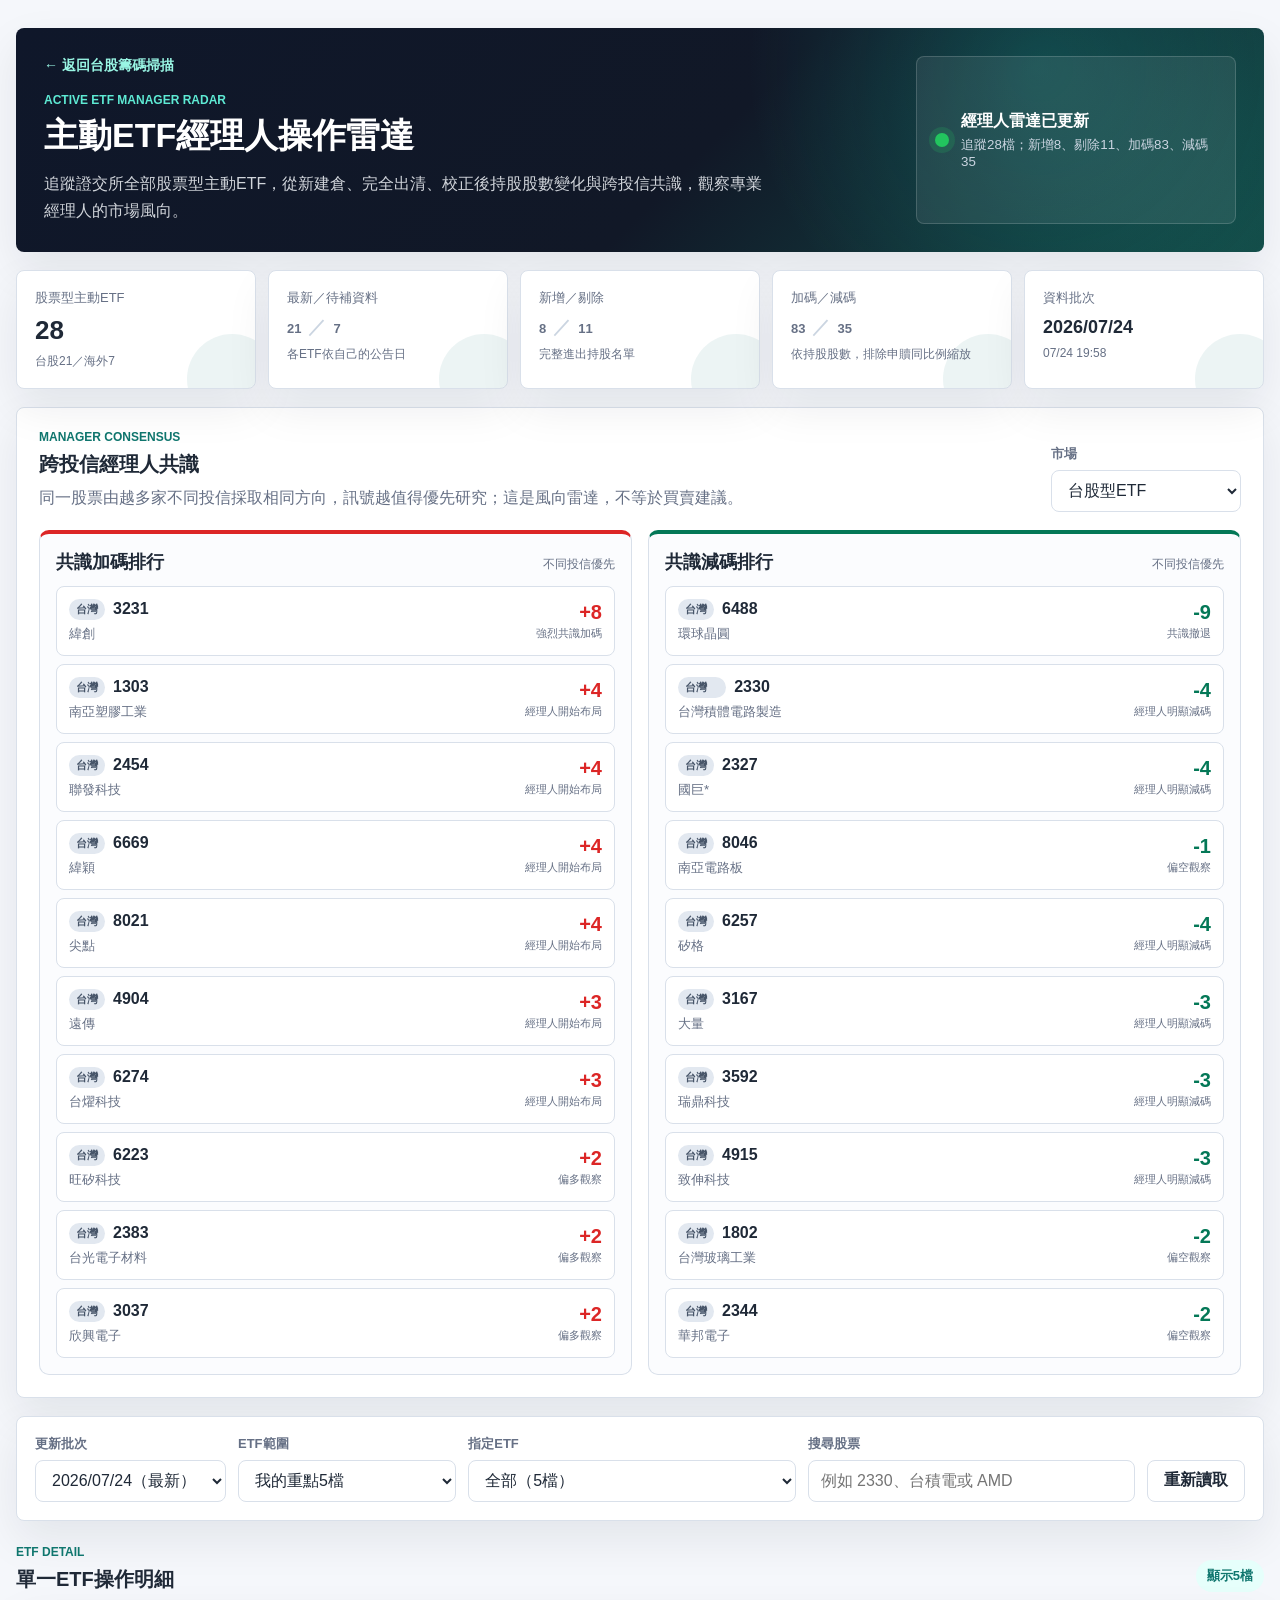
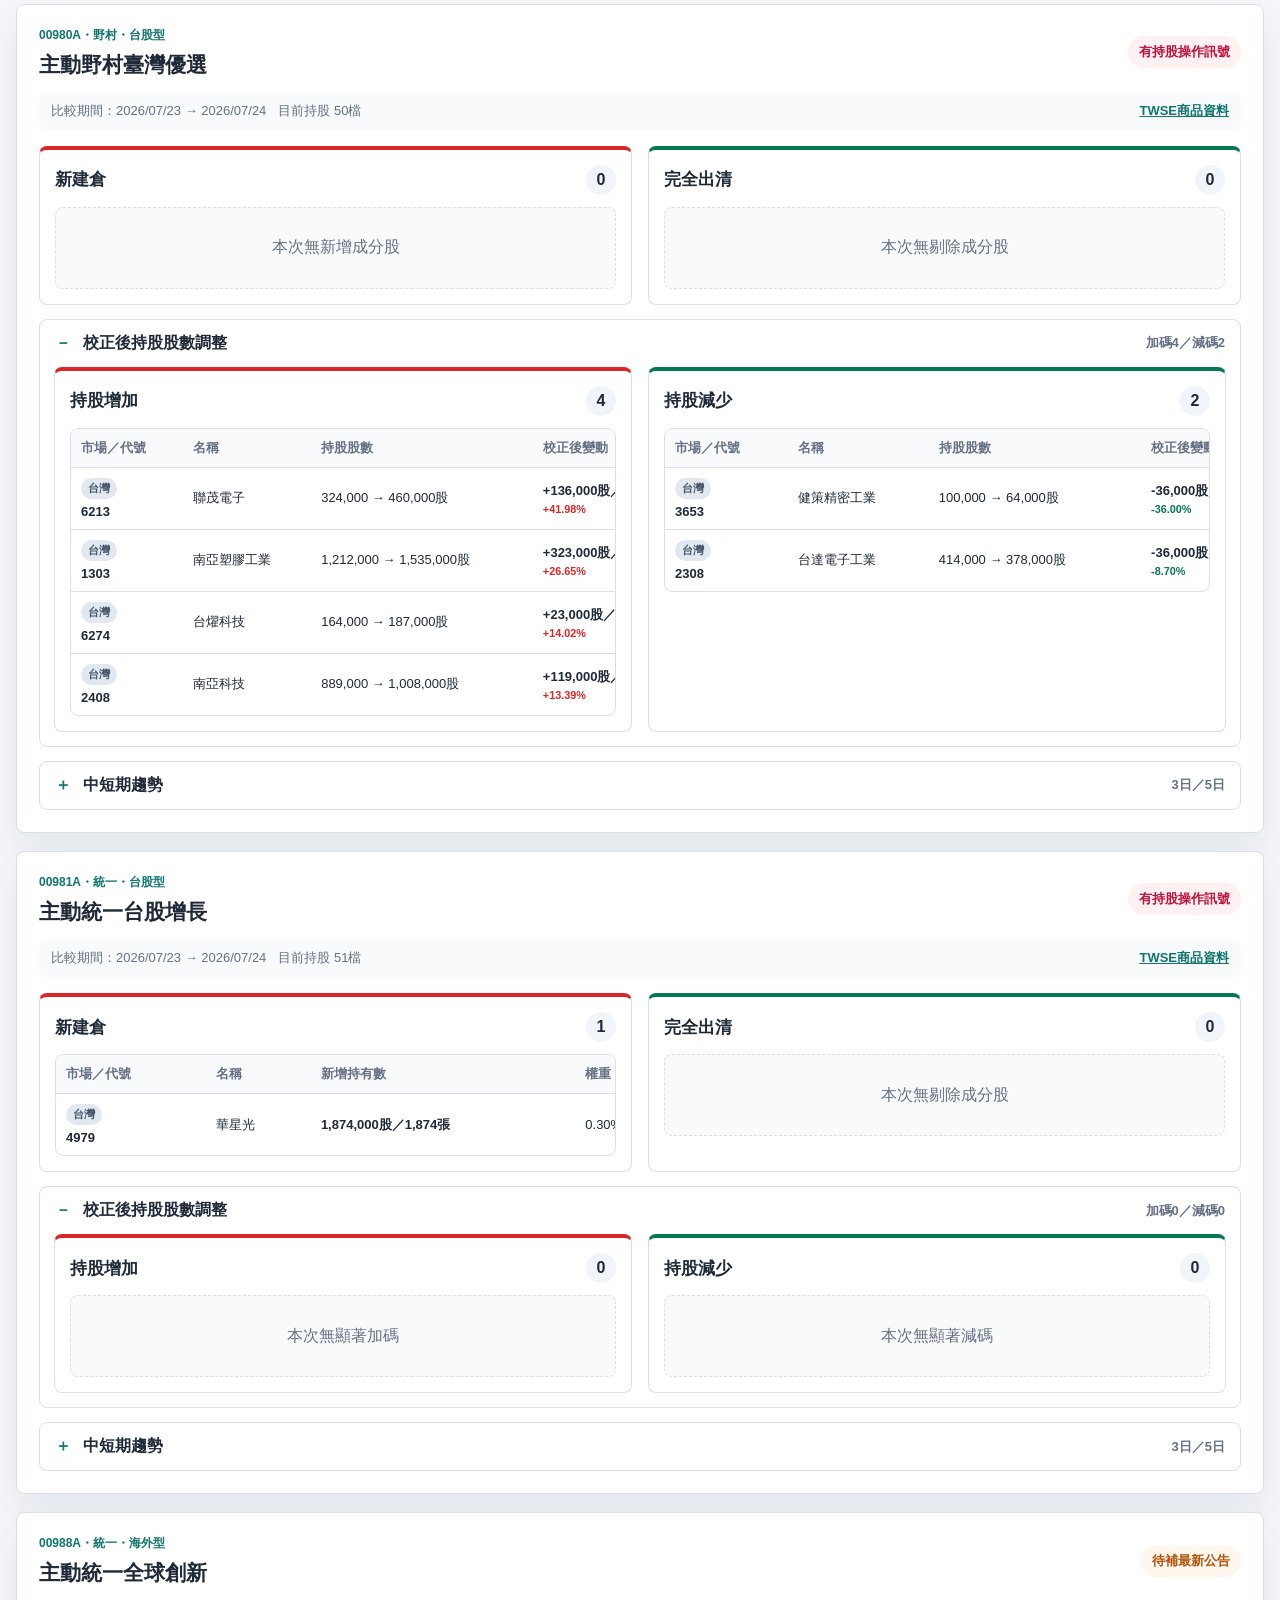
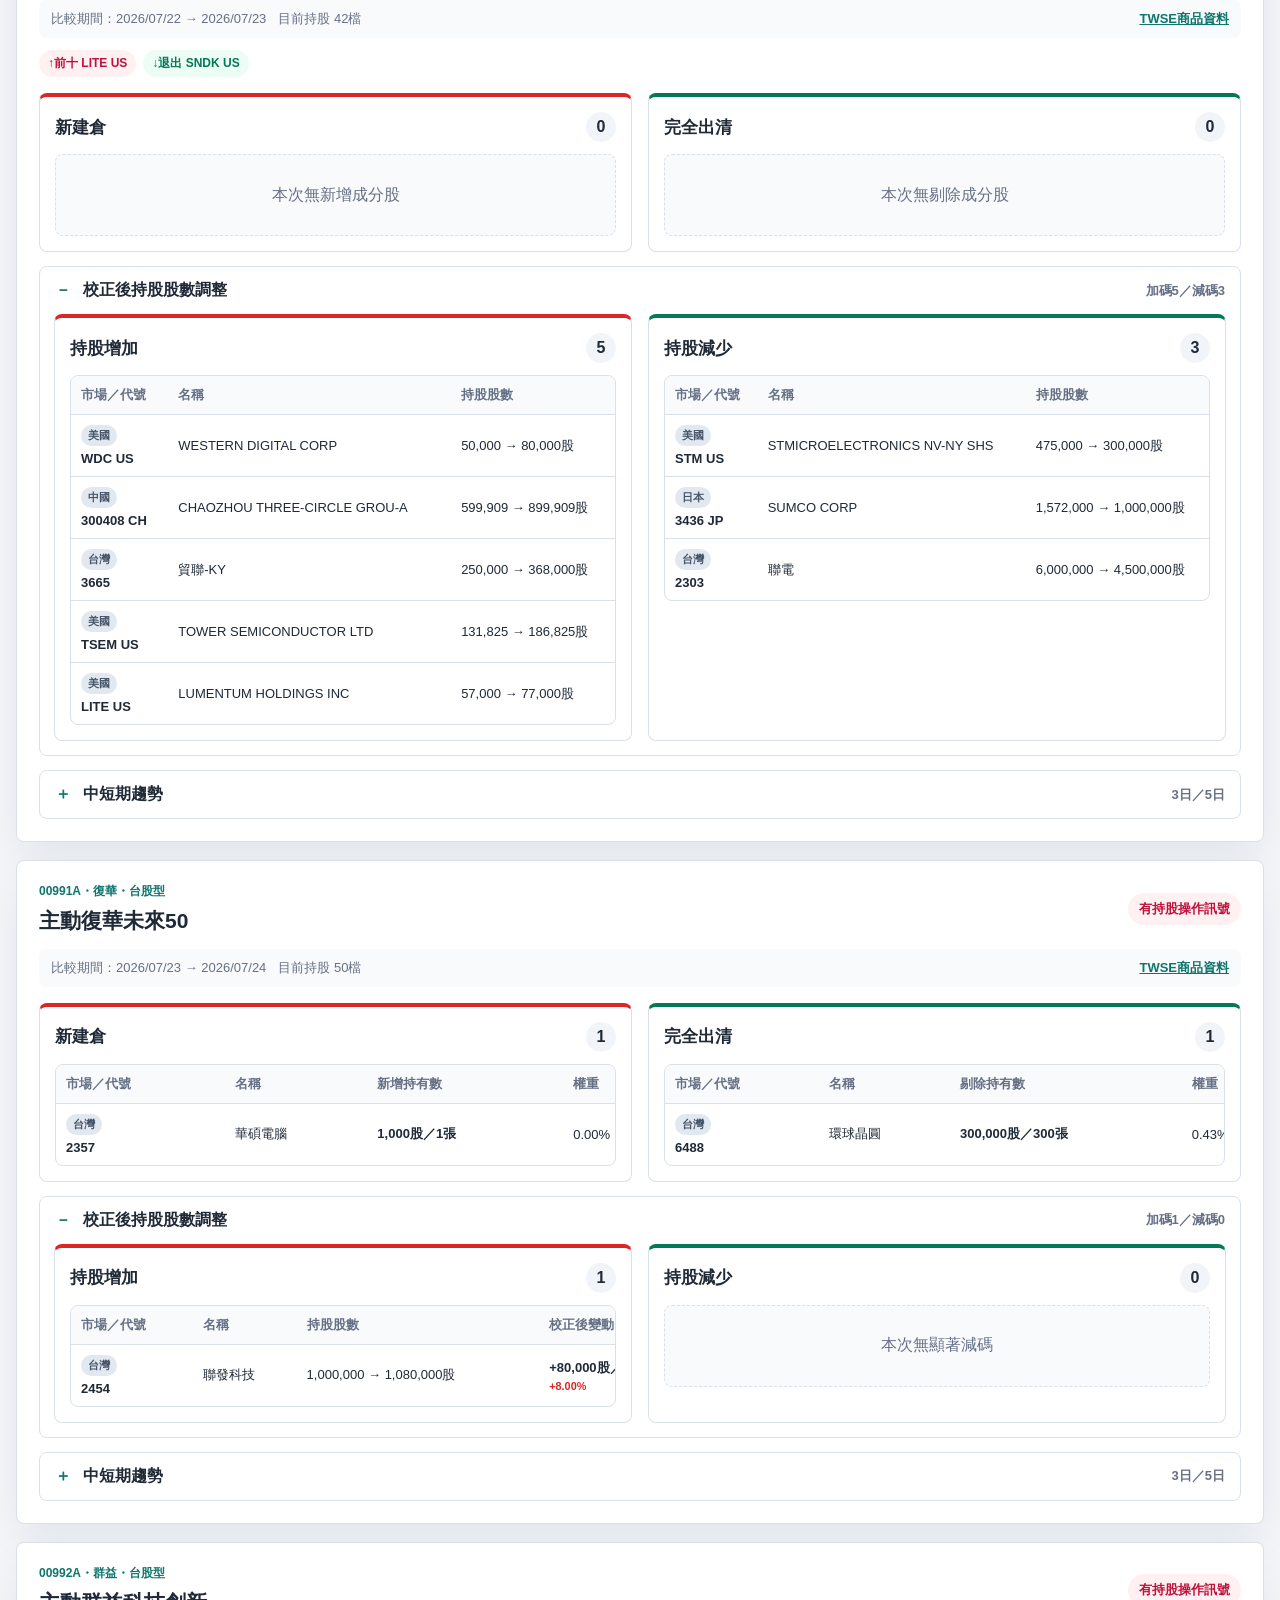
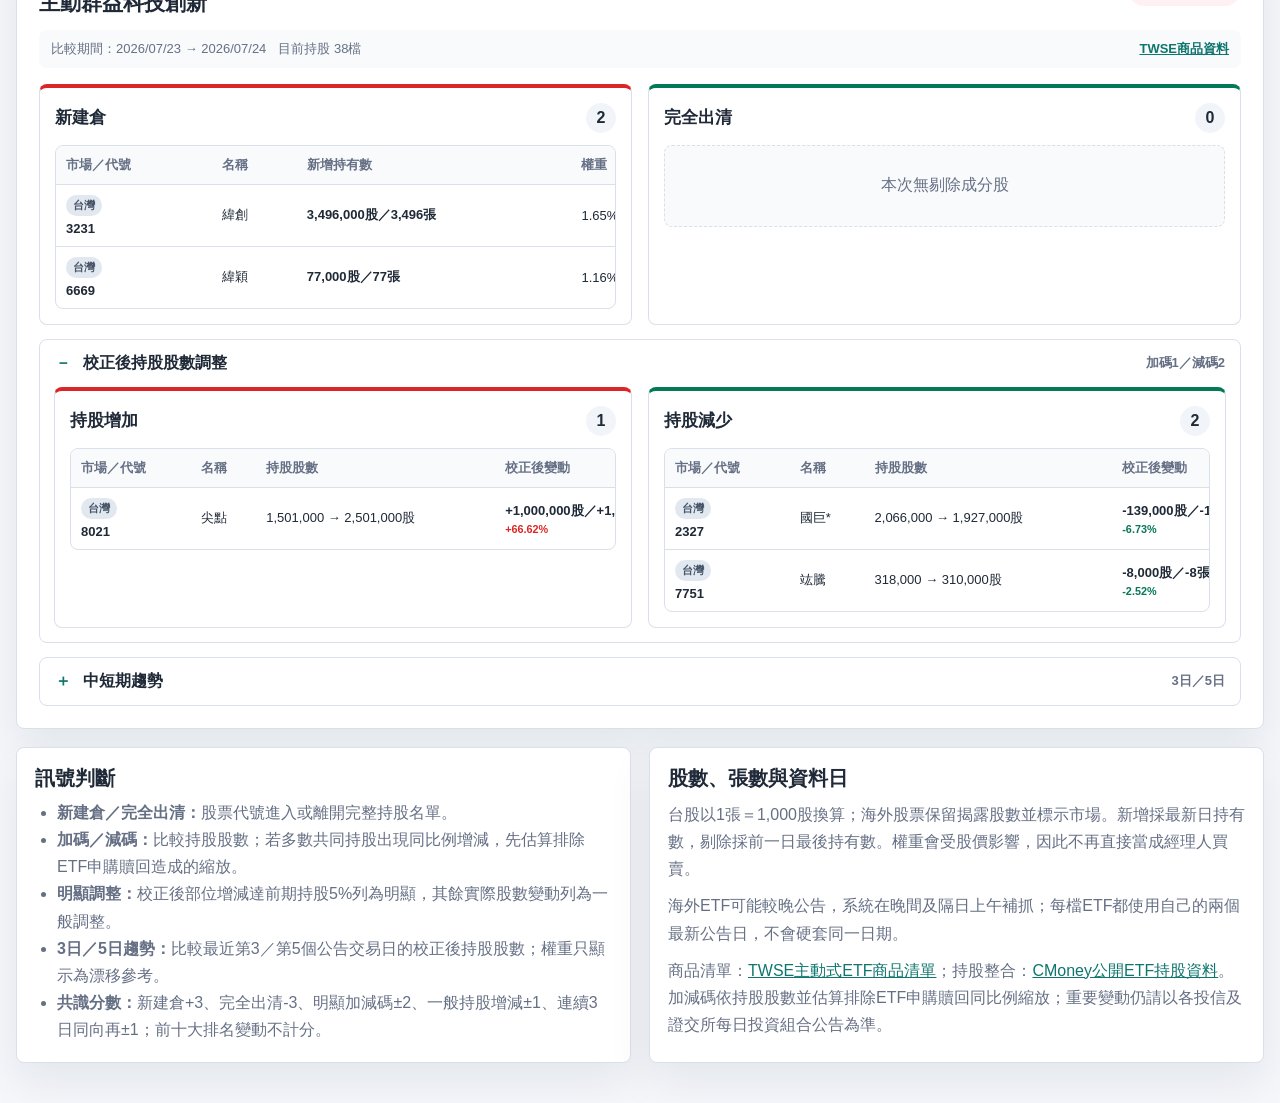
==== commit 493fe759: "Fix active ETF manager signals" ====
--- a/active-etf.html
+++ b/active-etf.html
@@ -14,7 +14,7 @@
         <a class="back-link" href="index.html">← 返回台股籌碼掃描</a>
         <p class="eyebrow">Active ETF Manager Radar</p>
         <h1>主動ETF經理人操作雷達</h1>
-        <p class="lead">追蹤證交所全部股票型主動ETF，從新建倉、完全出清、權重調整與跨投信共識，觀察專業經理人的市場風向。</p>
+        <p class="lead">追蹤證交所全部股票型主動ETF，從新建倉、完全出清、校正後持股股數變化與跨投信共識，觀察專業經理人的市場風向。</p>
       </div>
       <div class="status-card" aria-live="polite">
         <span class="status-dot"></span>
@@ -44,7 +44,7 @@
       <article>
         <span>加碼／減碼</span>
         <strong><span id="totalIncreased">0</span><i>／</i><span id="totalDecreased">0</span></strong>
-        <small>權重變化至少0.10百分點</small>
+        <small>依持股股數，排除申贖同比例縮放</small>
       </article>
       <article>
         <span>資料批次</span>
@@ -129,14 +129,15 @@
         <h2>訊號判斷</h2>
         <ul>
           <li><strong>新建倉／完全出清：</strong>股票代號進入或離開完整持股名單。</li>
-          <li><strong>明顯加減碼：</strong>單日權重變化至少0.30個百分點；0.10～0.29為小幅調整。</li>
-          <li><strong>3日／5日趨勢：</strong>比較最近第3／第5個公告交易日的權重，不比較原始股數。</li>
-          <li><strong>共識分數：</strong>新建倉+3、完全出清-3、明顯加減碼±2、進出前十大±1、連續3日同向再±1。</li>
+          <li><strong>加碼／減碼：</strong>比較持股股數；若多數共同持股出現同比例增減，先估算排除ETF申購贖回造成的縮放。</li>
+          <li><strong>明顯調整：</strong>校正後部位增減達前期持股5%列為明顯，其餘實際股數變動列為一般調整。</li>
+          <li><strong>3日／5日趨勢：</strong>比較最近第3／第5個公告交易日的校正後持股股數；權重只顯示為漂移參考。</li>
+          <li><strong>共識分數：</strong>新建倉+3、完全出清-3、明顯加減碼±2、一般持股增減±1、連續3日同向再±1；前十大排名變動不計分。</li>
         </ul>
       </article>
       <article class="panel etf-note">
         <h2>股數、張數與資料日</h2>
-        <p>台股以1張＝1,000股換算；海外股票保留揭露股數並標示市場。新增採最新日持有數，剔除採前一日最後持有數。</p>
+        <p>台股以1張＝1,000股換算；海外股票保留揭露股數並標示市場。新增採最新日持有數，剔除採前一日最後持有數。權重會受股價影響，因此不再直接當成經理人買賣。</p>
         <p>海外ETF可能較晚公告，系統在晚間及隔日上午補抓；每檔ETF都使用自己的兩個最新公告日，不會硬套同一日期。</p>
         <p id="etfSourceNote">資料讀取中。重要變動仍應以投信及證交所公告為準。</p>
       </article>
--- a/active-etf.css
+++ b/active-etf.css
@@ -465,6 +465,14 @@
   min-width: 620px;
 }
 
+.weight-table {
+  min-width: 920px;
+}
+
+.trend-table {
+  min-width: 760px;
+}
+
 .etf-change-table th,
 .etf-change-table td {
   padding: 10px;
